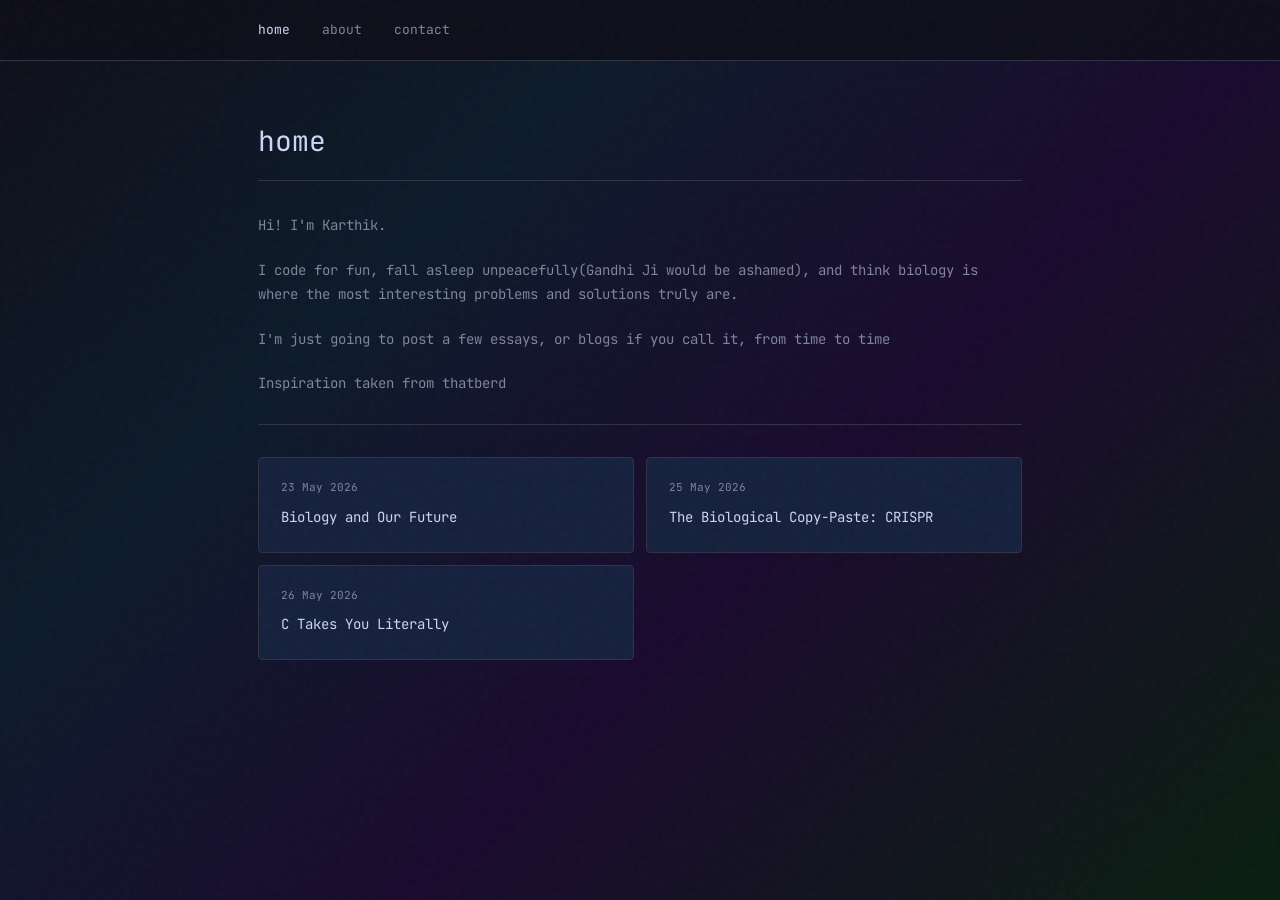
==== index.html @ 371a4db6 "v56: instagram, spotify, remove footer and nav brand" ====
<!DOCTYPE html>
<html lang="en">
<head>
  <meta charset="UTF-8" />
  <meta name="viewport" content="width=device-width, initial-scale=1.0" />
  <title>karthik-v55</title>
  <link rel="preconnect" href="https://fonts.googleapis.com" />
  <link rel="preconnect" href="https://fonts.gstatic.com" crossorigin />
  <link rel="icon" type="image/svg+xml" href="favicon.svg" />
  <link href="https://fonts.googleapis.com/css2?family=JetBrains+Mono:wght@300;400&display=swap" rel="stylesheet" />
  <style>
    *, *::before, *::after { box-sizing: border-box; margin: 0; padding: 0; }

    :root {
      --bg:       #1a1a2e;
      --bg-card:  #16213e;
      --bg-card-h:#1a2a42;
      --ink:      #cdd6f4;
      --ink-soft: #7f849c;
      --ink-dim:  #313244;
      --accent:   #89b4fa;
      --green:    #a6e3a1;
      --mono:     'JetBrains Mono', monospace;
    }

    html { scroll-behavior: smooth; }

    body {
      background: var(--bg);
      background-image: linear-gradient(135deg, #0f0f1a 0%, #0d1b2a 30%, #1a0a2e 60%, #0a1f0f 100%);
      background-attachment: fixed;
      color: var(--ink);
      font-family: var(--mono);
      font-size: 14px;
      font-weight: 400;
      line-height: 1.7;
      min-height: 100vh;
    }

    a { color: inherit; text-decoration: none; }

    /* grain */
    body::before {
      content: '';
      position: fixed;
      inset: 0;
      background-image: url("data:image/svg+xml,%3Csvg viewBox='0 0 200 200' xmlns='http://www.w3.org/2000/svg'%3E%3Cfilter id='n'%3E%3CfeTurbulence type='fractalNoise' baseFrequency='0.75' numOctaves='4' stitchTiles='stitch'/%3E%3C/filter%3E%3Crect width='100%25' height='100%25' filter='url(%23n)' opacity='1'/%3E%3C/svg%3E");
      opacity: 0.025;
      pointer-events: none;
      z-index: 9999;
    }

    /* ── Nav ── */
    nav {
      border-bottom: 1px solid var(--ink-dim);
      background: rgba(15,15,26,0.85);
      backdrop-filter: blur(10px);
      -webkit-backdrop-filter: blur(10px);
      position: sticky;
      top: 0;
      z-index: 100;
    }
    .nav-inner {
      max-width: 860px;
      margin: 0 auto;
      padding: 18px 48px;
      display: flex;
      align-items: center;
      justify-content: space-between;
    }
    .nav-brand {
      font-size: 14px;
      font-weight: 400;
      color: var(--ink);
    }
    .nav-links {
      list-style: none;
      display: flex;
      gap: 32px;
    }
    .nav-links a {
      font-size: 13px;
      color: var(--ink-soft);
      transition: color .15s;
    }
    .nav-links a:hover,
    .nav-links a.active { color: var(--ink); }

    /* ── Layout ── */
    main {
      max-width: 860px;
      margin: 0 auto;
      padding: 56px 48px 120px;
    }

    /* ── Page header ── */
    .page-title {
      font-size: 28px;
      font-weight: 400;
      color: var(--ink);
      margin-bottom: 16px;
    }
    hr {
      border: none;
      border-top: 1px solid var(--ink-dim);
      margin-bottom: 32px;
    }

    /* ── Fade in ── */
    @keyframes rise {
      from { opacity: 0; transform: translateY(10px); }
      to   { opacity: 1; transform: none; }
    }
    .fade { opacity: 0; animation: rise .5s ease forwards; }
    .d1 { animation-delay: .05s; }
    .d2 { animation-delay: .15s; }
    .d3 { animation-delay: .25s; }
    .d4 { animation-delay: .35s; }

    /* ── Card grid ── */
    .card-grid {
      display: grid;
      grid-template-columns: repeat(2, 1fr);
      gap: 12px;
    }
    .card {
      background: var(--bg-card);
      border: 1px solid var(--ink-dim);
      border-radius: 4px;
      padding: 20px 22px 24px;
      cursor: pointer;
      transition: background .15s, border-color .15s;
    }
    .card:hover {
      background: var(--bg-card-h);
      border-color: var(--accent);
    }
    .card-date {
      font-size: 11px;
      color: var(--ink-soft);
      margin-bottom: 10px;
    }
    .card-title {
      font-size: 14px;
      color: var(--ink);
      line-height: 1.5;
    }

    /* ── About / Contact prose ── */
    .prose p {
      color: var(--ink-soft);
      margin-bottom: 20px;
      font-size: 14px;
      line-height: 1.75;
    }
    .prose p strong { color: var(--ink); font-weight: 400; }

    .detail-grid {
      display: grid;
      grid-template-columns: 110px 1fr;
      gap: 10px 0;
      margin-top: 28px;
    }
    .dk { color: var(--ink-dim); font-size: 12px; }
    .dv { color: var(--ink-soft); font-size: 12px; }
    .dv a { color: var(--accent); border-bottom: 1px solid transparent; transition: border-color .15s; }
    .dv a:hover { border-color: var(--accent); }

    /* ── Footer ── */
    footer {
      margin-top: 80px;
      padding-top: 24px;
      border-top: 1px solid var(--ink-dim);
      font-size: 12px;
      color: var(--ink-dim);
    }

    /* ── Modal ── */
    .modal-backdrop {
      position: fixed;
      inset: 0;
      background: rgba(10,10,20,0.97);
      z-index: 1000;
      display: flex;
      align-items: flex-start;
      justify-content: center;
      overflow-y: auto;
      opacity: 0;
      pointer-events: none;
      transition: opacity .2s ease;
    }
    .modal-backdrop.open { opacity: 1; pointer-events: all; }
    .modal {
      max-width: 680px;
      width: 100%;
      padding: 56px 48px 100px;
      transform: translateY(12px);
      transition: transform .25s ease;
    }
    .modal-backdrop.open .modal { transform: none; }

    .modal-topbar {
      display: flex;
      justify-content: space-between;
      font-size: 11px;
      color: var(--ink-dim);
      margin-bottom: 40px;
    }
    .modal-nav { display: flex; gap: 20px; }
    .modal-nav span, .modal-close { cursor: pointer; transition: color .15s; }
    .modal-nav span:hover, .modal-close:hover { color: var(--ink); }
    .modal-nav span.dimmed { opacity: 0.25; pointer-events: none; }

    .modal-date { font-size: 11px; color: var(--ink-soft); margin-bottom: 8px; }
    .modal-title { font-size: 20px; color: var(--ink); margin-bottom: 32px; line-height: 1.4; }
    .modal-body { font-size: 14px; line-height: 1.85; color: var(--ink-soft); }
    .modal-body p + p { margin-top: 18px; }

    @media (max-width: 600px) {
      .nav-inner, main { padding-left: 20px; padding-right: 20px; }
      .card-grid { grid-template-columns: 1fr; }
      .modal { padding: 40px 20px 80px; }
    }

    ::-webkit-scrollbar { width: 4px; }
    ::-webkit-scrollbar-track { background: var(--bg); }
    ::-webkit-scrollbar-thumb { background: var(--ink-dim); }

    kbd {
      display: inline-block;
      font-family: var(--mono);
      font-size: 10px;
      color: var(--accent);
      border: 1px solid var(--accent-dim, #3d5a6e);
      border-radius: 3px;
      padding: 1px 5px;
      line-height: 1.6;
      background: rgba(137,180,250,0.06);
    }
</style>
</head>
<body>
  <nav>
    <div class="nav-inner">
      <ul class="nav-links">
        <li><a href="index.html" class="active">home</a></li>
        <li><a href="about.html" class="">about</a></li>
        <li><a href="contact.html" class="">contact</a></li>
      </ul>
    </div>
  </nav>
<main>
  <h1 class="page-title fade d1">home</h1>
  <hr class="fade d1">
  <div class="prose fade d2">
    <p>Hi! I'm Karthik.</p>
    <p>I code for fun, fall asleep unpeacefully(Gandhi Ji would be ashamed), and think biology is where the most interesting problems and solutions truly are.</p>
    <p>I'm just going to post a few essays, or blogs if you call it, from time to time</p>
    <p>Inspiration taken from thatberd</p>
  </div>
  <hr class="fade d2" style="margin-top:28px;">
  <div class="card-grid fade d3" id="essay-grid"></div>
</main>

<div class="modal-backdrop" id="modal">
  <div class="modal">
    <div class="modal-topbar">
      <div class="modal-nav">
        <span id="nav-prev"><kbd>a</kbd> / <kbd>←</kbd> &nbsp;prev</span>
        <span id="nav-next">next&nbsp; <kbd>d</kbd> / <kbd>→</kbd></span>
      </div>
      <span class="modal-close" id="nav-close"><kbd>q</kbd> / esc &nbsp;close</span>
    </div>
    <div class="modal-date" id="modal-date"></div>
    <div class="modal-title" id="modal-title"></div>
    <div class="modal-body" id="modal-body"></div>
  </div>
</div>
<script>
  const ESSAYS = [
    {
      num: 1,
      title: "Biology and Our Future",
      date: "23 May 2026",
      read: "5 min",
      body: `For a very long time (before i was born, so it qualifies), humanity has relied on machines. Physics gave us the Engine, and the Computer (technically). Even so, one thing untouched for a long time has been the human body. We still suffer from age and disease.

Biology is the first science capable of changing us in our own image.

I have always felt a kind of urge to know more about how things worked, such as cells, the miniature replicas of us that compose our body, and handle all the functions at a miniature scale, DNA, genes, proteins, neurons, evolution and adaptation. The more I saw and learned, one thing became slightly more clear. Biology is the science i like the most, for it is what can actually change the problems of humanity. Cancer, Pollution, Viruses, Mental Disorders, just to name a few.

Biotechnology is where this becomes more realistic. DNA is no longer some mysterious strand hidden in a nucleus, but a biological program that's not Read-Only. And when we figure out how to rewrite life, everything will change. Diseases, Viruses, Bacteria, Aging, everything will soon be either dead or dying.

Some people fear this future. Their point is that if humanity can alter intelligence, strength or lifespan, then where does humanity stop being natural? Could wealthy people engineer so-called better children? Could governments weaponise biology itself? People are scared of the power that biology gives us, for pretty reasonable ideas. Is it a crime to be scared of the future?

But everything kinda carries a big dangerous scary weight. Physics is also what made nuclear bombs, yet is essential to our daily life. Chemistry churns out tons of medicine and poison from the same base knowledge. Why should Biology be different from the rest? If we handle it carefully, it can and will be our greatest tool. 

Biology is the study of what we are, why we exist, and what we will eventually become. And I believe, without any trace of hesitation (Not even a flinch), that it is what will change our future.`
    },
    {
      num: 2,
      title: "The Biological Copy-Paste: CRISPR",
      date: "25 May 2026",
      read: "5 min",
      body: `The greatest invention of the decade is a biological copy-paste tool. Who would've believed it?

CRISPR (The Tool in question) was discovered in bacteria, as a fighting mechanism against the bacteriophages. Bacteria developed their own biological program simply to survive, and we found it and fine-tuned it into gene editing.

Francisco Mojica, a Spanish scientist, was studying salt-tolerant bacteria in the early 1990s when he noticed something strange in their DNA, which was essentially repeated sequences separated by short spacers. This was a brand-new discovery. Some work led him to make a hypothesis (the fancy word for theory) that these spacers were memories of phages. More exactly, fragments of viral DNA stored by the bacteria after surviving an attack.

When a Phage attacks, and the bacteria survives, it cuts out a piece of the virus's DNA as a kind of usable memento and stores it. The next time that type of phage shows up, the bacteria recognises it, like 'Oh, it's that guy's cousin! Time to pull out a chainsaw and hack him apart!'. Then it deploys a protein called Cas9, and quite literally cuts the viral DNA apart.

Jennifer Doudna figured something out in this new discovery. If Cas9 could be guided to cut any sequence of DNA instead of just viral DNA, then it could be used as a better and riskier programmable editor than anything before it. She worked on this theory, and finally demonstrated that it worked in 2012. 

What this means is basically that diseases written into DNA, such as sickle cell, cancer, and other hereditary conditions are no longer permanent. We can use CRISPR to modify out all of these Problems.

CRISPR does not, and cannot distinguish between a disease and a genetic trait some rich influencer didn't like (No hate to CRISPR; It quite literally can't do anything about it). It can eliminate genetic disorders, but also be used to engineer other problems, as a part of Bioweapons.

Biology has always carried this deadly weight. The discovery of how cells divide gave us chemotherapy and also could have given us worse.

CRISPR was found in bacteria fighting for survival, then became a tool for editing the genome, and is now a fundamental question in Ethics. What it becomes really depends on who uses it, and what for.`
    },
    {
      num: 3,
      title: "C Takes You Literally",
      date: "26 May 2026",
      read: "4 min",
      body: `Most programming languages are quite forgiving, which is a good thing. They'll assume that you made a teeny tiny silly little mistake, then fix it quietly for you, and move on. Python will manage your memory, JavaScript will coerce your types, and Java will catch your exceptions before they kill your program.

C takes you a bit noticeably more literally than other languages (Except maybe Assembly. But we dont compare with Assembly). If you tell it to allocate 10 bytes, it will allocate exactly 10 bytes. If you write past the end of that specific array, it will write past the end. If you forget to free up memory, it stays allocated. If you dereference a null pointer, it crashes. Exactly what you asked for, with no gentle hand-holding.

When I started learning C, back in the big 2024, the first thing I noticed was that thinking and (un)common sense suddenly became part of the requirements. Which is quite unfair - Trump will never be able to learn C now, which is truly a travesty. Not that it troubled me to think carefully; In fact, it made the job a bit more fun and also a bit more painful. Every variable has a type and a size. Every pointer points to a place so specific we can't remember it. The machine won't try to guess if you meant to delete your full partition. It takes you to be a genius who does nothing wrong, a literal prodigy more prodigious than Sooryavanshi, and gives you full reins over the product.

This might be uncomfortable for some, but it is a very interesting affair to sort out your own problems. Some say that C error statements are cryptic, but I never found any problem with them. What's the harm in opening a search engine and typing out 'What does this mean'?

Other languages hide the actual machine from you. C, being pretty low-level compared to its rivals, is a learning experience in what things actually are. You learn that a string is just a char array with a null terminator at the end. You learn that memory is just addresses. None of this is magic. The real magic, according to me, is how the first programmers actually managed to make computers work with their resources.

Most tools try to be convenient, which is good for beginners. C was never recommended for beginners — whoever said that is slightly off the mark. It trusts you to know what you are doing, and if you do not know yet, it teaches you — painfully.

The literalness of C is also why I , and a number more people, like it.`
    },
  ];

  let cur = 0;
  const backdrop = document.getElementById('modal');

  function openModal(idx) {
    cur = idx; render();
    backdrop.classList.add('open');
    backdrop.scrollTop = 0;
    document.body.style.overflow = 'hidden';
  }
  function closeModal() {
    backdrop.classList.remove('open');
    document.body.style.overflow = '';
  }
  function render() {
    const e = ESSAYS[cur];
    document.getElementById('modal-date').textContent  = e.date + ' · ' + e.read + ' read';
    document.getElementById('modal-title').textContent = e.title;
    document.getElementById('modal-body').innerHTML    = e.body.split('\n\n').map(p => `<p>${p.trim()}</p>`).join('');
    backdrop.scrollTop = 0;
    document.getElementById('nav-prev').className = cur === 0 ? 'dimmed' : '';
    document.getElementById('nav-next').className = cur === ESSAYS.length - 1 ? 'dimmed' : '';
  }
  function prev() { if (cur > 0) { cur--; render(); } }
  function next() { if (cur < ESSAYS.length - 1) { cur++; render(); } }

  document.getElementById('nav-prev').addEventListener('click', prev);
  document.getElementById('nav-next').addEventListener('click', next);
  document.getElementById('nav-close').addEventListener('click', closeModal);
  backdrop.addEventListener('click', e => { if (e.target === backdrop) closeModal(); });
  document.addEventListener('keydown', e => {
    if (!backdrop.classList.contains('open')) return;
    if (e.key === 'q' || e.key === 'Q' || e.key === 'Escape') closeModal();
    if (e.key === 'a' || e.key === 'A' || e.key === 'ArrowLeft')  prev();
    if (e.key === 'd' || e.key === 'D' || e.key === 'ArrowRight') next();
  });

  const grid = document.getElementById('essay-grid');
  ESSAYS.forEach((e, i) => {
    const card = document.createElement('div');
    card.className = 'card';
    card.innerHTML = `<div class="card-date">${e.date}</div><div class="card-title">${e.title}</div>`;
    card.addEventListener('click', () => openModal(i));
    grid.appendChild(card);
  });
</script>
</body>
</html>
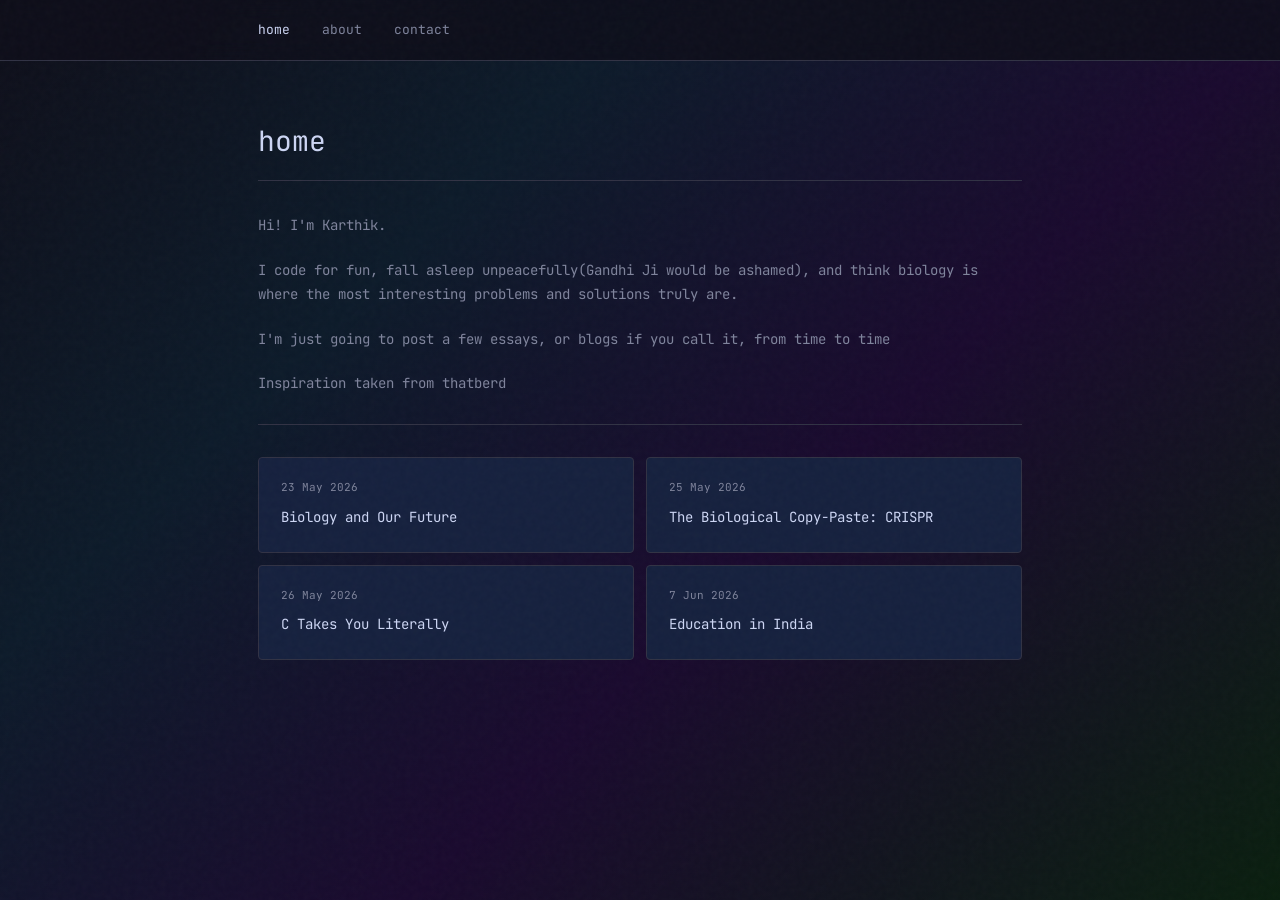
==== commit be27790a: "v57" ====
--- a/index.html
+++ b/index.html
@@ -339,6 +339,31 @@
 
 The literalness of C is also why I , and a number more people, like it.`
     },
+    {
+      num: 4,
+      title: "Education in India",
+      date: "7 Jun 2026",
+      read: "4 min",
+      body: `Is There a Fundamental Problem with Education in India?
+
+Yes. Otherwise I wouldn't have much to write about.
+
+The Indian education system is built to churn out Engineers and Doctors. What is it with Indian people and these two jobs? Out of 1.5 billion people, it feels like 90% are going for Engineering, Commerce, or Medicine. JEE and NEET are two of the biggest exams in the world. NEET is 2nd, JEE is 3rd, only losing to the Gaokao. That should say something.
+
+From a young age, people are made to believe that Engineering and Medicine are the only acceptable careers. It's so bad it's become a meme. What's so special about these two? Even Lawyers and CAs make money, but nobody's parents are dragging them to coaching for the BAR exam.
+
+Entire cities exist just to train kids for JEE and NEET. Kota basically runs on the anxiety of teenagers. Kids leave home at 15 to sit in a room and grind Physics for two years because their parents decided an IIT tag is proof that their child is worth something. The dropout rates are ugly. And a large chunk of students who actually crack JEE don't even want to be engineers.
+
+Parents are stuck in a time when Engineering and Medicine were genuinely the only stable paths. The world moved on. Law, Design, Research, Writing are real careers now. Their definition of good has an old expiry date on it.
+
+What this truly kills is curiosity. If you spend Class 9 to 12 grinding JEE problems, you are not figuring out what you actually care about. You are optimising for an all india rank that tells you nothing about who you are or what you can do.
+
+The students who get hit hardest are the ones who are good at something the system has no category for. The kids who draw well, who write, who want to be Astronauts, Historians, Psychologists, Archeologists, Sports Players (other than Cricket). They get told that their interests are hobbies at best. The system just doesn't have room for them, so it grinds them down until they either give up or pretend to want something else.
+
+India produces a massive number of engineers every year. A very very small number of those are doing anything genuinely interesting or anything they wanted to do. There's a shortage of good designers, researchers, writers, and thinkers, because there are no proper facilities for those in India. There might be a bit of an obvious reason why all our Researchers, Scientists, and any other unique job are all huddled in the West.
+
+A country of 1.5 billion can't keep racing toward the same two doors, when there are hundreds. Most of them who want to won't get through, and the ones who do get through aren't always those who wanted to.`
+    },
   ];
 
   let cur = 0;
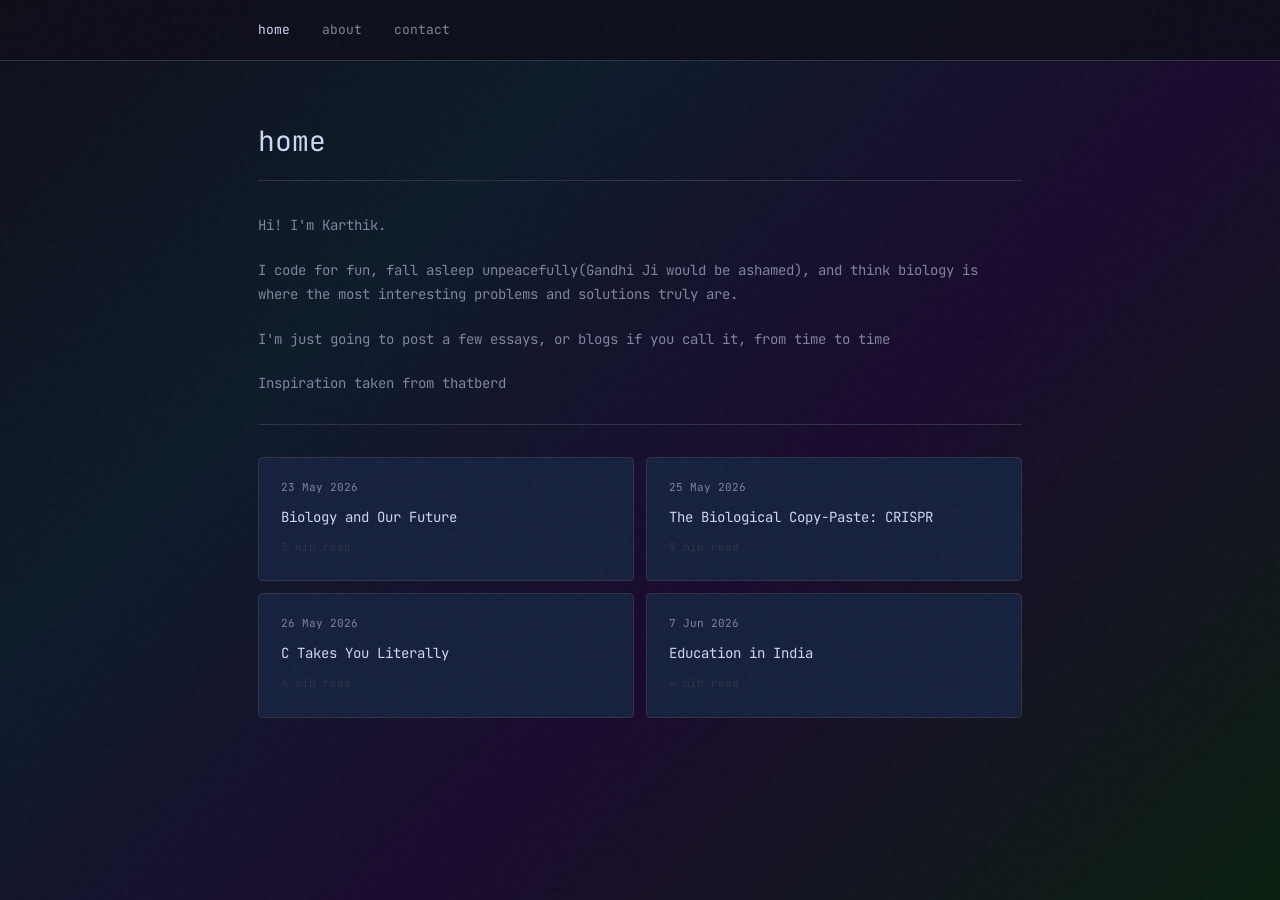
==== commit a85e6b3f: "v61" ====
--- a/index.html
+++ b/index.html
@@ -3,287 +3,88 @@
 <head>
   <meta charset="UTF-8" />
   <meta name="viewport" content="width=device-width, initial-scale=1.0" />
-  <title>karthik-v55</title>
+  <meta name="description" content="Karthik's personal site — essays on biology, CS, and whatever else." />
+  <title>home · karthik</title>
   <link rel="preconnect" href="https://fonts.googleapis.com" />
   <link rel="preconnect" href="https://fonts.gstatic.com" crossorigin />
   <link rel="icon" type="image/svg+xml" href="favicon.svg" />
   <link href="https://fonts.googleapis.com/css2?family=JetBrains+Mono:wght@300;400&display=swap" rel="stylesheet" />
+  <link rel="stylesheet" href="style.css" />
   <style>
-    *, *::before, *::after { box-sizing: border-box; margin: 0; padding: 0; }
-
-    :root {
-      --bg:       #1a1a2e;
-      --bg-card:  #16213e;
-      --bg-card-h:#1a2a42;
-      --ink:      #cdd6f4;
-      --ink-soft: #7f849c;
-      --ink-dim:  #313244;
-      --accent:   #89b4fa;
-      --green:    #a6e3a1;
-      --mono:     'JetBrains Mono', monospace;
-    }
-
-    html { scroll-behavior: smooth; }
-
-    body {
-      background: var(--bg);
-      background-image: linear-gradient(135deg, #0f0f1a 0%, #0d1b2a 30%, #1a0a2e 60%, #0a1f0f 100%);
-      background-attachment: fixed;
-      color: var(--ink);
-      font-family: var(--mono);
-      font-size: 14px;
-      font-weight: 400;
-      line-height: 1.7;
-      min-height: 100vh;
-    }
-
-    a { color: inherit; text-decoration: none; }
-
-    /* grain */
-    body::before {
-      content: '';
-      position: fixed;
-      inset: 0;
-      background-image: url("data:image/svg+xml,%3Csvg viewBox='0 0 200 200' xmlns='http://www.w3.org/2000/svg'%3E%3Cfilter id='n'%3E%3CfeTurbulence type='fractalNoise' baseFrequency='0.75' numOctaves='4' stitchTiles='stitch'/%3E%3C/filter%3E%3Crect width='100%25' height='100%25' filter='url(%23n)' opacity='1'/%3E%3C/svg%3E");
-      opacity: 0.025;
-      pointer-events: none;
-      z-index: 9999;
-    }
-
-    /* ── Nav ── */
-    nav {
-      border-bottom: 1px solid var(--ink-dim);
-      background: rgba(15,15,26,0.85);
-      backdrop-filter: blur(10px);
-      -webkit-backdrop-filter: blur(10px);
-      position: sticky;
-      top: 0;
-      z-index: 100;
-    }
-    .nav-inner {
-      max-width: 860px;
-      margin: 0 auto;
-      padding: 18px 48px;
-      display: flex;
-      align-items: center;
-      justify-content: space-between;
-    }
-    .nav-brand {
-      font-size: 14px;
-      font-weight: 400;
-      color: var(--ink);
-    }
-    .nav-links {
-      list-style: none;
-      display: flex;
-      gap: 32px;
-    }
-    .nav-links a {
-      font-size: 13px;
-      color: var(--ink-soft);
-      transition: color .15s;
-    }
-    .nav-links a:hover,
-    .nav-links a.active { color: var(--ink); }
-
-    /* ── Layout ── */
-    main {
-      max-width: 860px;
-      margin: 0 auto;
-      padding: 56px 48px 120px;
-    }
-
-    /* ── Page header ── */
-    .page-title {
-      font-size: 28px;
-      font-weight: 400;
-      color: var(--ink);
-      margin-bottom: 16px;
-    }
-    hr {
-      border: none;
-      border-top: 1px solid var(--ink-dim);
-      margin-bottom: 32px;
-    }
-
-    /* ── Fade in ── */
-    @keyframes rise {
-      from { opacity: 0; transform: translateY(10px); }
-      to   { opacity: 1; transform: none; }
-    }
-    .fade { opacity: 0; animation: rise .5s ease forwards; }
-    .d1 { animation-delay: .05s; }
-    .d2 { animation-delay: .15s; }
-    .d3 { animation-delay: .25s; }
-    .d4 { animation-delay: .35s; }
-
-    /* ── Card grid ── */
-    .card-grid {
-      display: grid;
-      grid-template-columns: repeat(2, 1fr);
-      gap: 12px;
-    }
-    .card {
-      background: var(--bg-card);
-      border: 1px solid var(--ink-dim);
-      border-radius: 4px;
-      padding: 20px 22px 24px;
-      cursor: pointer;
-      transition: background .15s, border-color .15s;
-    }
-    .card:hover {
-      background: var(--bg-card-h);
-      border-color: var(--accent);
-    }
-    .card-date {
-      font-size: 11px;
-      color: var(--ink-soft);
-      margin-bottom: 10px;
-    }
-    .card-title {
-      font-size: 14px;
-      color: var(--ink);
-      line-height: 1.5;
-    }
-
-    /* ── About / Contact prose ── */
-    .prose p {
-      color: var(--ink-soft);
-      margin-bottom: 20px;
-      font-size: 14px;
-      line-height: 1.75;
-    }
-    .prose p strong { color: var(--ink); font-weight: 400; }
-
-    .detail-grid {
-      display: grid;
-      grid-template-columns: 110px 1fr;
-      gap: 10px 0;
-      margin-top: 28px;
-    }
-    .dk { color: var(--ink-dim); font-size: 12px; }
-    .dv { color: var(--ink-soft); font-size: 12px; }
-    .dv a { color: var(--accent); border-bottom: 1px solid transparent; transition: border-color .15s; }
-    .dv a:hover { border-color: var(--accent); }
-
-    /* ── Footer ── */
-    footer {
-      margin-top: 80px;
-      padding-top: 24px;
-      border-top: 1px solid var(--ink-dim);
-      font-size: 12px;
-      color: var(--ink-dim);
-    }
-
-    /* ── Modal ── */
-    .modal-backdrop {
-      position: fixed;
-      inset: 0;
-      background: rgba(10,10,20,0.97);
-      z-index: 1000;
-      display: flex;
-      align-items: flex-start;
-      justify-content: center;
-      overflow-y: auto;
-      opacity: 0;
-      pointer-events: none;
-      transition: opacity .2s ease;
-    }
-    .modal-backdrop.open { opacity: 1; pointer-events: all; }
-    .modal {
-      max-width: 680px;
-      width: 100%;
-      padding: 56px 48px 100px;
-      transform: translateY(12px);
-      transition: transform .25s ease;
-    }
-    .modal-backdrop.open .modal { transform: none; }
-
-    .modal-topbar {
-      display: flex;
-      justify-content: space-between;
-      font-size: 11px;
-      color: var(--ink-dim);
-      margin-bottom: 40px;
-    }
-    .modal-nav { display: flex; gap: 20px; }
-    .modal-nav span, .modal-close { cursor: pointer; transition: color .15s; }
-    .modal-nav span:hover, .modal-close:hover { color: var(--ink); }
-    .modal-nav span.dimmed { opacity: 0.25; pointer-events: none; }
-
-    .modal-date { font-size: 11px; color: var(--ink-soft); margin-bottom: 8px; }
-    .modal-title { font-size: 20px; color: var(--ink); margin-bottom: 32px; line-height: 1.4; }
-    .modal-body { font-size: 14px; line-height: 1.85; color: var(--ink-soft); }
-    .modal-body p + p { margin-top: 18px; }
-
-    @media (max-width: 600px) {
-      .nav-inner, main { padding-left: 20px; padding-right: 20px; }
-      .card-grid { grid-template-columns: 1fr; }
-      .modal { padding: 40px 20px 80px; }
-    }
-
-    ::-webkit-scrollbar { width: 4px; }
-    ::-webkit-scrollbar-track { background: var(--bg); }
-    ::-webkit-scrollbar-thumb { background: var(--ink-dim); }
-
-    kbd {
-      display: inline-block;
-      font-family: var(--mono);
-      font-size: 10px;
-      color: var(--accent);
-      border: 1px solid var(--accent-dim, #3d5a6e);
-      border-radius: 3px;
-      padding: 1px 5px;
-      line-height: 1.6;
-      background: rgba(137,180,250,0.06);
-    }
-</style>
+    @keyframes glitch-text {
+      0%,100%{transform:translate(0,0);filter:drop-shadow(0 0 16px #cc0000);}
+      18%{transform:translate(-5px,0);filter:drop-shadow(5px 0 0 #00ffff) drop-shadow(-5px 0 0 #ff0000);}
+      20%{transform:translate(5px,0);filter:drop-shadow(-5px 0 0 #00ffff) drop-shadow(5px 0 0 #ff0000);}
+      22%{transform:translate(0,0);filter:drop-shadow(0 0 16px #cc0000);}
+      60%{transform:translate(-3px,1px) skewX(3deg);}
+      62%{transform:translate(3px,-1px) skewX(-2deg);}
+      64%{transform:translate(0,0);}
+    }
+    @keyframes bg-flicker {
+      0%,100%{background:#000;}
+      91%{background:#000;}92%{background:#0d0000;}93%{background:#000;}
+      97%{background:#060000;}98%{background:#000;}
+    }
+    #eye-overlay{animation:bg-flicker 4s infinite;}
+    #eye-text{animation:glitch-text 3s ease-in-out infinite;}
+  </style>
 </head>
 <body>
   <nav>
     <div class="nav-inner">
       <ul class="nav-links">
         <li><a href="index.html" class="active">home</a></li>
-        <li><a href="about.html" class="">about</a></li>
-        <li><a href="contact.html" class="">contact</a></li>
+        <li><a href="about.html">about</a></li>
+        <li><a href="contact.html">contact</a></li>
       </ul>
     </div>
   </nav>
-<main>
-  <h1 class="page-title fade d1">home</h1>
-  <hr class="fade d1">
-  <div class="prose fade d2">
-    <p>Hi! I'm Karthik.</p>
-    <p>I code for fun, fall asleep unpeacefully(Gandhi Ji would be ashamed), and think biology is where the most interesting problems and solutions truly are.</p>
-    <p>I'm just going to post a few essays, or blogs if you call it, from time to time</p>
-    <p>Inspiration taken from thatberd</p>
+  <main>
+    <h1 class="page-title fade d1">home</h1>
+    <hr class="fade d1">
+    <div class="prose fade d2">
+      <p>Hi! I'm Karthik.</p>
+      <p>I code for fun, fall asleep unpeacefully(Gandhi Ji would be ashamed), and think biology is where the most interesting problems and solutions truly are.</p>
+      <p>I'm just going to post a few essays, or blogs if you call it, from time to time</p>
+      <p>Inspiration taken from thatberd</p>
+    </div>
+    <hr class="fade d2" style="margin-top:28px;">
+    <div class="card-grid fade d3" id="essay-grid"></div>
+  </main>
+
+  <div class="modal-backdrop" id="modal">
+    <div class="modal">
+      <div class="modal-topbar">
+        <div class="modal-nav">
+          <span id="nav-prev"><kbd>a</kbd> / <kbd>←</kbd> &nbsp;prev</span>
+          <span id="nav-next">next&nbsp; <kbd>d</kbd> / <kbd>→</kbd></span>
+        </div>
+        <span class="modal-close" id="nav-close"><kbd>q</kbd> / esc &nbsp;close</span>
+      </div>
+      <div class="modal-date" id="modal-date"></div>
+      <div class="modal-title" id="modal-title"></div>
+      <div class="modal-body" id="modal-body"></div>
+    </div>
   </div>
-  <hr class="fade d2" style="margin-top:28px;">
-  <div class="card-grid fade d3" id="essay-grid"></div>
-</main>
-
-<div class="modal-backdrop" id="modal">
-  <div class="modal">
-    <div class="modal-topbar">
-      <div class="modal-nav">
-        <span id="nav-prev"><kbd>a</kbd> / <kbd>←</kbd> &nbsp;prev</span>
-        <span id="nav-next">next&nbsp; <kbd>d</kbd> / <kbd>→</kbd></span>
-      </div>
-      <span class="modal-close" id="nav-close"><kbd>q</kbd> / esc &nbsp;close</span>
-    </div>
-    <div class="modal-date" id="modal-date"></div>
-    <div class="modal-title" id="modal-title"></div>
-    <div class="modal-body" id="modal-body"></div>
+
+  <!-- secret eye -->
+  <div id="eye-overlay" style="position:fixed;inset:0;z-index:99999;background:#000;display:none;align-items:center;justify-content:center;flex-direction:column;cursor:pointer;overflow:hidden;">
+    <div style="position:absolute;inset:0;background:repeating-linear-gradient(0deg,transparent,transparent 2px,rgba(0,0,0,0.45) 2px,rgba(0,0,0,0.45) 4px);pointer-events:none;z-index:2;"></div>
+    <div id="eye-wrap" style="position:relative;z-index:4;display:flex;flex-direction:column;align-items:center;">
+      <canvas id="eye-canvas" width="560" height="320" style="filter:drop-shadow(0 0 60px #cc0000) drop-shadow(0 0 120px #550000);"></canvas>
+      <div id="eye-text" style="font-family:'JetBrains Mono',monospace;font-size:30px;color:#cc0000;margin-top:32px;letter-spacing:0.22em;text-transform:uppercase;">i can see you</div>
+      <div style="font-family:'JetBrains Mono',monospace;font-size:10px;color:#330000;margin-top:16px;letter-spacing:0.1em;">[ click or esc to run ]</div>
+    </div>
   </div>
-</div>
-<script>
-  const ESSAYS = [
-    {
-      num: 1,
-      title: "Biology and Our Future",
-      date: "23 May 2026",
-      read: "5 min",
-      body: `For a very long time (before i was born, so it qualifies), humanity has relied on machines. Physics gave us the Engine, and the Computer (technically). Even so, one thing untouched for a long time has been the human body. We still suffer from age and disease.
+
+  <script>
+    const ESSAYS = [
+      {
+        num: 1,
+        title: "Biology and Our Future",
+        date: "23 May 2026",
+        read: "5 min",
+        body: `For a very long time (before i was born, so it qualifies), humanity has relied on machines. Physics gave us the Engine, and the Computer (technically). Even so, one thing untouched for a long time has been the human body. We still suffer from age and disease.
 
 Biology is the first science capable of changing us in our own image.
 
@@ -293,16 +94,16 @@
 
 Some people fear this future. Their point is that if humanity can alter intelligence, strength or lifespan, then where does humanity stop being natural? Could wealthy people engineer so-called better children? Could governments weaponise biology itself? People are scared of the power that biology gives us, for pretty reasonable ideas. Is it a crime to be scared of the future?
 
-But everything kinda carries a big dangerous scary weight. Physics is also what made nuclear bombs, yet is essential to our daily life. Chemistry churns out tons of medicine and poison from the same base knowledge. Why should Biology be different from the rest? If we handle it carefully, it can and will be our greatest tool. 
+But everything kinda carries a big dangerous scary weight. Physics is also what made nuclear bombs, yet is essential to our daily life. Chemistry churns out tons of medicine and poison from the same base knowledge. Why should Biology be different from the rest? If we handle it carefully, it can and will be our greatest tool.
 
 Biology is the study of what we are, why we exist, and what we will eventually become. And I believe, without any trace of hesitation (Not even a flinch), that it is what will change our future.`
-    },
-    {
-      num: 2,
-      title: "The Biological Copy-Paste: CRISPR",
-      date: "25 May 2026",
-      read: "5 min",
-      body: `The greatest invention of the decade is a biological copy-paste tool. Who would've believed it?
+      },
+      {
+        num: 2,
+        title: "The Biological Copy-Paste: CRISPR",
+        date: "25 May 2026",
+        read: "5 min",
+        body: `The greatest invention of the decade is a biological copy-paste tool. Who would've believed it?
 
 CRISPR (The Tool in question) was discovered in bacteria, as a fighting mechanism against the bacteriophages. Bacteria developed their own biological program simply to survive, and we found it and fine-tuned it into gene editing.
 
@@ -310,7 +111,7 @@
 
 When a Phage attacks, and the bacteria survives, it cuts out a piece of the virus's DNA as a kind of usable memento and stores it. The next time that type of phage shows up, the bacteria recognises it, like 'Oh, it's that guy's cousin! Time to pull out a chainsaw and hack him apart!'. Then it deploys a protein called Cas9, and quite literally cuts the viral DNA apart.
 
-Jennifer Doudna figured something out in this new discovery. If Cas9 could be guided to cut any sequence of DNA instead of just viral DNA, then it could be used as a better and riskier programmable editor than anything before it. She worked on this theory, and finally demonstrated that it worked in 2012. 
+Jennifer Doudna figured something out in this new discovery. If Cas9 could be guided to cut any sequence of DNA instead of just viral DNA, then it could be used as a better and riskier programmable editor than anything before it. She worked on this theory, and finally demonstrated that it worked in 2012.
 
 What this means is basically that diseases written into DNA, such as sickle cell, cancer, and other hereditary conditions are no longer permanent. We can use CRISPR to modify out all of these Problems.
 
@@ -319,13 +120,13 @@
 Biology has always carried this deadly weight. The discovery of how cells divide gave us chemotherapy and also could have given us worse.
 
 CRISPR was found in bacteria fighting for survival, then became a tool for editing the genome, and is now a fundamental question in Ethics. What it becomes really depends on who uses it, and what for.`
-    },
-    {
-      num: 3,
-      title: "C Takes You Literally",
-      date: "26 May 2026",
-      read: "4 min",
-      body: `Most programming languages are quite forgiving, which is a good thing. They'll assume that you made a teeny tiny silly little mistake, then fix it quietly for you, and move on. Python will manage your memory, JavaScript will coerce your types, and Java will catch your exceptions before they kill your program.
+      },
+      {
+        num: 3,
+        title: "C Takes You Literally",
+        date: "26 May 2026",
+        read: "4 min",
+        body: `Most programming languages are quite forgiving, which is a good thing. They'll assume that you made a teeny tiny silly little mistake, then fix it quietly for you, and move on. Python will manage your memory, JavaScript will coerce your types, and Java will catch your exceptions before they kill your program.
 
 C takes you a bit noticeably more literally than other languages (Except maybe Assembly. But we dont compare with Assembly). If you tell it to allocate 10 bytes, it will allocate exactly 10 bytes. If you write past the end of that specific array, it will write past the end. If you forget to free up memory, it stays allocated. If you dereference a null pointer, it crashes. Exactly what you asked for, with no gentle hand-holding.
 
@@ -338,13 +139,13 @@
 Most tools try to be convenient, which is good for beginners. C was never recommended for beginners — whoever said that is slightly off the mark. It trusts you to know what you are doing, and if you do not know yet, it teaches you — painfully.
 
 The literalness of C is also why I , and a number more people, like it.`
-    },
-    {
-      num: 4,
-      title: "Education in India",
-      date: "7 Jun 2026",
-      read: "4 min",
-      body: `Is There a Fundamental Problem with Education in India?
+      },
+      {
+        num: 4,
+        title: "Education in India",
+        date: "7 Jun 2026",
+        read: "4 min",
+        body: `Is There a Fundamental Problem with Education in India?
 
 Yes. Otherwise I wouldn't have much to write about.
 
@@ -363,53 +164,54 @@
 India produces a massive number of engineers every year. A very very small number of those are doing anything genuinely interesting or anything they wanted to do. There's a shortage of good designers, researchers, writers, and thinkers, because there are no proper facilities for those in India. There might be a bit of an obvious reason why all our Researchers, Scientists, and any other unique job are all huddled in the West.
 
 A country of 1.5 billion can't keep racing toward the same two doors, when there are hundreds. Most of them who want to won't get through, and the ones who do get through aren't always those who wanted to.`
-    },
-  ];
-
-  let cur = 0;
-  const backdrop = document.getElementById('modal');
-
-  function openModal(idx) {
-    cur = idx; render();
-    backdrop.classList.add('open');
-    backdrop.scrollTop = 0;
-    document.body.style.overflow = 'hidden';
-  }
-  function closeModal() {
-    backdrop.classList.remove('open');
-    document.body.style.overflow = '';
-  }
-  function render() {
-    const e = ESSAYS[cur];
-    document.getElementById('modal-date').textContent  = e.date + ' · ' + e.read + ' read';
-    document.getElementById('modal-title').textContent = e.title;
-    document.getElementById('modal-body').innerHTML    = e.body.split('\n\n').map(p => `<p>${p.trim()}</p>`).join('');
-    backdrop.scrollTop = 0;
-    document.getElementById('nav-prev').className = cur === 0 ? 'dimmed' : '';
-    document.getElementById('nav-next').className = cur === ESSAYS.length - 1 ? 'dimmed' : '';
-  }
-  function prev() { if (cur > 0) { cur--; render(); } }
-  function next() { if (cur < ESSAYS.length - 1) { cur++; render(); } }
-
-  document.getElementById('nav-prev').addEventListener('click', prev);
-  document.getElementById('nav-next').addEventListener('click', next);
-  document.getElementById('nav-close').addEventListener('click', closeModal);
-  backdrop.addEventListener('click', e => { if (e.target === backdrop) closeModal(); });
-  document.addEventListener('keydown', e => {
-    if (!backdrop.classList.contains('open')) return;
-    if (e.key === 'q' || e.key === 'Q' || e.key === 'Escape') closeModal();
-    if (e.key === 'a' || e.key === 'A' || e.key === 'ArrowLeft')  prev();
-    if (e.key === 'd' || e.key === 'D' || e.key === 'ArrowRight') next();
-  });
-
-  const grid = document.getElementById('essay-grid');
-  ESSAYS.forEach((e, i) => {
-    const card = document.createElement('div');
-    card.className = 'card';
-    card.innerHTML = `<div class="card-date">${e.date}</div><div class="card-title">${e.title}</div>`;
-    card.addEventListener('click', () => openModal(i));
-    grid.appendChild(card);
-  });
-</script>
+      },
+    ];
+
+    let cur = 0;
+    const backdrop = document.getElementById('modal');
+
+    function openModal(idx) {
+      cur = idx; render();
+      backdrop.classList.add('open');
+      backdrop.scrollTop = 0;
+      document.body.style.overflow = 'hidden';
+    }
+    function closeModal() {
+      backdrop.classList.remove('open');
+      document.body.style.overflow = '';
+    }
+    function render() {
+      const e = ESSAYS[cur];
+      document.getElementById('modal-date').textContent  = e.date + ' · ' + e.read + ' read';
+      document.getElementById('modal-title').textContent = e.title;
+      document.getElementById('modal-body').innerHTML    = e.body.split('\n\n').map(p => `<p>${p.trim()}</p>`).join('');
+      backdrop.scrollTop = 0;
+      document.getElementById('nav-prev').className = cur === 0 ? 'dimmed' : '';
+      document.getElementById('nav-next').className = cur === ESSAYS.length - 1 ? 'dimmed' : '';
+    }
+    function prev() { if (cur > 0) { cur--; render(); } }
+    function next() { if (cur < ESSAYS.length - 1) { cur++; render(); } }
+
+    document.getElementById('nav-prev').addEventListener('click', prev);
+    document.getElementById('nav-next').addEventListener('click', next);
+    document.getElementById('nav-close').addEventListener('click', closeModal);
+    backdrop.addEventListener('click', e => { if (e.target === backdrop) closeModal(); });
+    document.addEventListener('keydown', e => {
+      if (!backdrop.classList.contains('open')) return;
+      if (e.key === 'q' || e.key === 'Q' || e.key === 'Escape') closeModal();
+      if (e.key === 'a' || e.key === 'A' || e.key === 'ArrowLeft')  prev();
+      if (e.key === 'd' || e.key === 'D' || e.key === 'ArrowRight') next();
+    });
+
+    const grid = document.getElementById('essay-grid');
+    ESSAYS.forEach((e, i) => {
+      const card = document.createElement('div');
+      card.className = 'card';
+      card.innerHTML = `<div class="card-date">${e.date}</div><div class="card-title">${e.title}</div><div class="card-read">${e.read} read</div>`;
+      card.addEventListener('click', () => openModal(i));
+      grid.appendChild(card);
+    });
+  </script>
+  <script src="eye.js"></script>
 </body>
-</html>+</html>
--- a/style.css
+++ b/style.css
@@ -0,0 +1,268 @@
+*, *::before, *::after { box-sizing: border-box; margin: 0; padding: 0; }
+
+:root {
+  --bg:       #1a1a2e;
+  --bg-card:  #16213e;
+  --bg-card-h:#1a2a42;
+  --ink:      #cdd6f4;
+  --ink-soft: #7f849c;
+  --ink-dim:  #313244;
+  --accent:   #89b4fa;
+  --green:    #a6e3a1;
+  --mono:     'JetBrains Mono', monospace;
+}
+
+html { scroll-behavior: smooth; }
+
+body {
+  background: var(--bg);
+  background-image: linear-gradient(135deg, #0f0f1a 0%, #0d1b2a 30%, #1a0a2e 60%, #0a1f0f 100%);
+  background-attachment: fixed;
+  color: var(--ink);
+  font-family: var(--mono);
+  font-size: 14px;
+  font-weight: 400;
+  line-height: 1.7;
+  min-height: 100vh;
+}
+
+a { color: inherit; text-decoration: none; }
+
+/* grain */
+body::before {
+  content: '';
+  position: fixed;
+  inset: 0;
+  background-image: url("data:image/svg+xml,%3Csvg viewBox='0 0 200 200' xmlns='http://www.w3.org/2000/svg'%3E%3Cfilter id='n'%3E%3CfeTurbulence type='fractalNoise' baseFrequency='0.75' numOctaves='4' stitchTiles='stitch'/%3E%3C/filter%3E%3Crect width='100%25' height='100%25' filter='url(%23n)' opacity='1'/%3E%3C/svg%3E");
+  opacity: 0.025;
+  pointer-events: none;
+  z-index: 9999;
+}
+
+/* ── Nav ── */
+nav {
+  border-bottom: 1px solid var(--ink-dim);
+  background: rgba(15,15,26,0.85);
+  backdrop-filter: blur(10px);
+  -webkit-backdrop-filter: blur(10px);
+  position: sticky;
+  top: 0;
+  z-index: 100;
+}
+.nav-inner {
+  max-width: 860px;
+  margin: 0 auto;
+  padding: 18px 48px;
+  display: flex;
+  align-items: center;
+  justify-content: space-between;
+}
+.nav-brand {
+  font-size: 14px;
+  font-weight: 400;
+  color: var(--ink);
+}
+.nav-links {
+  list-style: none;
+  display: flex;
+  gap: 32px;
+}
+.nav-links a {
+  font-size: 13px;
+  color: var(--ink-soft);
+  transition: color .15s;
+}
+.nav-links a:hover,
+.nav-links a.active { color: var(--ink); }
+
+/* ── Layout ── */
+main {
+  max-width: 860px;
+  margin: 0 auto;
+  padding: 56px 48px 120px;
+}
+
+/* ── Page header ── */
+.page-title {
+  font-size: 28px;
+  font-weight: 400;
+  color: var(--ink);
+  margin-bottom: 16px;
+}
+hr {
+  border: none;
+  border-top: 1px solid var(--ink-dim);
+  margin-bottom: 32px;
+}
+
+/* ── Fade in ── */
+@keyframes rise {
+  from { opacity: 0; transform: translateY(10px); }
+  to   { opacity: 1; transform: none; }
+}
+.fade { opacity: 0; animation: rise .5s ease forwards; }
+.d1 { animation-delay: .05s; }
+.d2 { animation-delay: .15s; }
+.d3 { animation-delay: .25s; }
+.d4 { animation-delay: .35s; }
+
+/* ── Card grid ── */
+.card-grid {
+  display: grid;
+  grid-template-columns: repeat(2, 1fr);
+  gap: 12px;
+}
+.card {
+  background: var(--bg-card);
+  border: 1px solid var(--ink-dim);
+  border-radius: 4px;
+  padding: 20px 22px 24px;
+  cursor: pointer;
+  transition: background .15s, border-color .15s;
+}
+.card:hover {
+  background: var(--bg-card-h);
+  border-color: var(--accent);
+}
+.card-date {
+  font-size: 11px;
+  color: var(--ink-soft);
+  margin-bottom: 10px;
+}
+.card-title {
+  font-size: 14px;
+  color: var(--ink);
+  line-height: 1.5;
+}
+.card-read {
+  font-size: 11px;
+  color: var(--ink-dim);
+  margin-top: 10px;
+}
+
+/* ── About / Contact prose ── */
+.prose p {
+  color: var(--ink-soft);
+  margin-bottom: 20px;
+  font-size: 14px;
+  line-height: 1.75;
+}
+.prose p strong { color: var(--ink); font-weight: 400; }
+
+.detail-grid {
+  display: grid;
+  grid-template-columns: 110px 1fr;
+  gap: 10px 0;
+  margin-top: 28px;
+}
+.dk { color: var(--ink-dim); font-size: 12px; }
+.dv { color: var(--ink-soft); font-size: 12px; }
+.dv a { color: var(--accent); border-bottom: 1px solid transparent; transition: border-color .15s; }
+.dv a:hover { border-color: var(--accent); }
+
+/* ── Footer ── */
+footer {
+  margin-top: 80px;
+  padding-top: 24px;
+  border-top: 1px solid var(--ink-dim);
+  font-size: 12px;
+  color: var(--ink-dim);
+}
+
+/* ── Modal ── */
+.modal-backdrop {
+  position: fixed;
+  inset: 0;
+  background: rgba(10,10,20,0.97);
+  z-index: 1000;
+  display: flex;
+  align-items: flex-start;
+  justify-content: center;
+  overflow-y: auto;
+  opacity: 0;
+  pointer-events: none;
+  transition: opacity .2s ease;
+}
+.modal-backdrop.open { opacity: 1; pointer-events: all; }
+.modal {
+  max-width: 680px;
+  width: 100%;
+  padding: 56px 48px 100px;
+  transform: translateY(12px);
+  transition: transform .25s ease;
+}
+.modal-backdrop.open .modal { transform: none; }
+
+.modal-topbar {
+  display: flex;
+  justify-content: space-between;
+  font-size: 11px;
+  color: var(--ink-dim);
+  margin-bottom: 40px;
+}
+.modal-nav { display: flex; gap: 20px; }
+.modal-nav span, .modal-close { cursor: pointer; transition: color .15s; }
+.modal-nav span:hover, .modal-close:hover { color: var(--ink); }
+.modal-nav span.dimmed { opacity: 0.25; pointer-events: none; }
+
+.modal-date { font-size: 11px; color: var(--ink-soft); margin-bottom: 8px; }
+.modal-title { font-size: 20px; color: var(--ink); margin-bottom: 32px; line-height: 1.4; }
+.modal-body { font-size: 14px; line-height: 1.85; color: var(--ink-soft); }
+.modal-body p + p { margin-top: 18px; }
+
+/* ── Reading list ── */
+.reading-section { margin-top: 40px; }
+.reading-section h2 {
+  font-size: 11px;
+  letter-spacing: 0.14em;
+  text-transform: uppercase;
+  color: var(--ink-dim);
+  margin-bottom: 16px;
+}
+.reading-list { list-style: none; }
+.reading-item {
+  display: grid;
+  grid-template-columns: 28px 1fr auto;
+  gap: 0 10px;
+  align-items: baseline;
+  padding: 8px 0;
+  border-bottom: 1px solid var(--ink-dim);
+  font-size: 12px;
+}
+.reading-item:first-child { border-top: 1px solid var(--ink-dim); }
+.r-status { font-size: 11px; }
+.r-status.done    { color: var(--green); }
+.r-status.reading { color: var(--accent); }
+.r-status.queued  { color: var(--ink-dim); }
+.r-title  { color: var(--ink-soft); }
+.r-author { color: var(--ink-dim); font-size: 11px; text-align: right; }
+.r-note   {
+  grid-column: 2 / 4;
+  font-size: 11px;
+  color: var(--ink-dim);
+  padding-bottom: 2px;
+  font-style: italic;
+}
+
+/* ── Misc ── */
+::-webkit-scrollbar { width: 4px; }
+::-webkit-scrollbar-track { background: var(--bg); }
+::-webkit-scrollbar-thumb { background: var(--ink-dim); }
+
+kbd {
+  display: inline-block;
+  font-family: var(--mono);
+  font-size: 10px;
+  color: var(--accent);
+  border: 1px solid var(--accent-dim, #3d5a6e);
+  border-radius: 3px;
+  padding: 1px 5px;
+  line-height: 1.6;
+  background: rgba(137,180,250,0.06);
+}
+
+@media (max-width: 600px) {
+  .nav-inner, main { padding-left: 20px; padding-right: 20px; }
+  .card-grid { grid-template-columns: 1fr; }
+  .modal { padding: 40px 20px 80px; }
+}
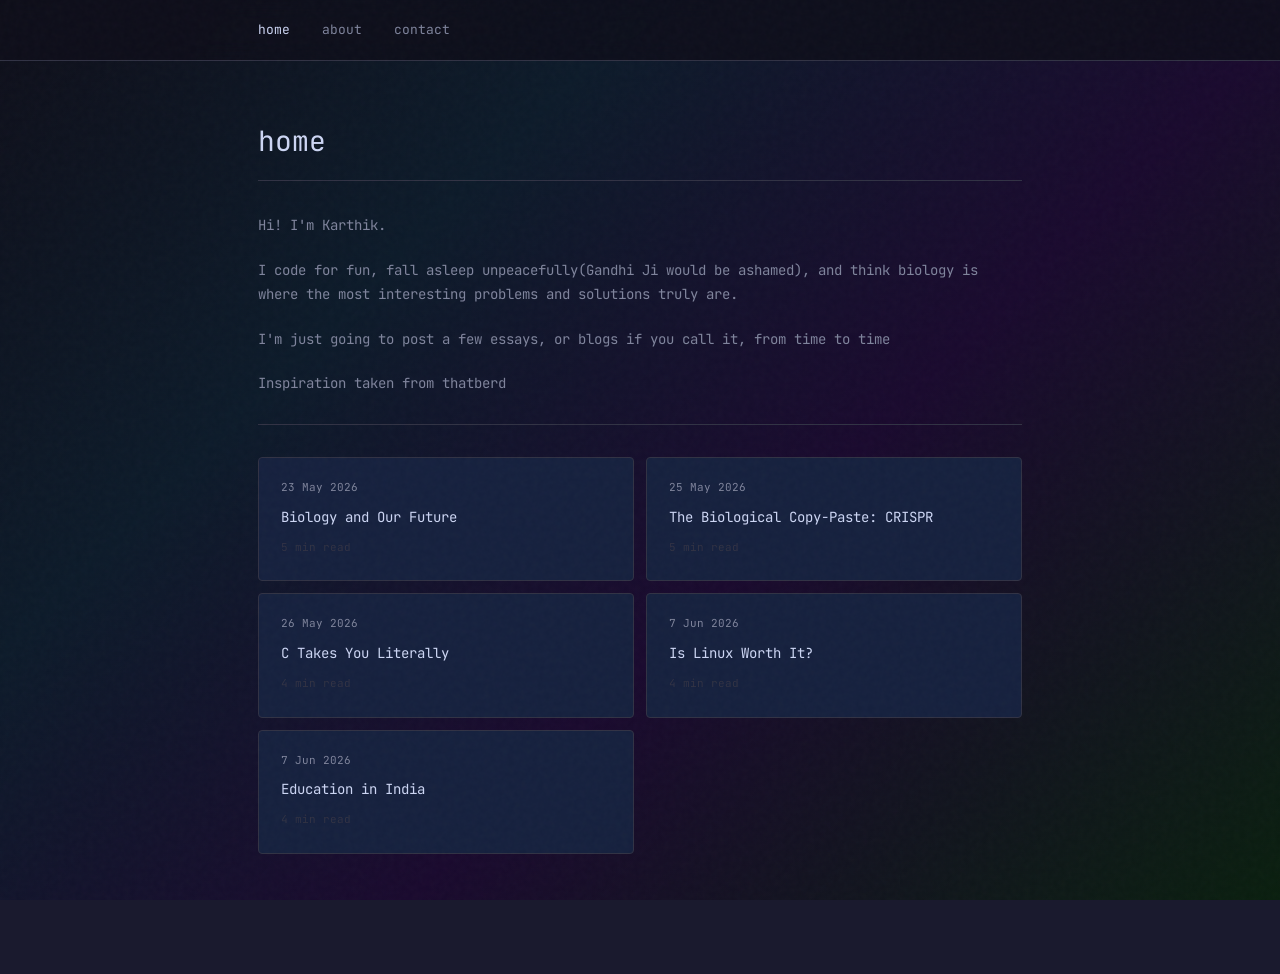
==== commit 7d75e117: "v62" ====
--- a/index.html
+++ b/index.html
@@ -4,7 +4,7 @@
   <meta charset="UTF-8" />
   <meta name="viewport" content="width=device-width, initial-scale=1.0" />
   <meta name="description" content="Karthik's personal site — essays on biology, CS, and whatever else." />
-  <title>home · karthik</title>
+  <title>karthik-v62</title>
   <link rel="preconnect" href="https://fonts.googleapis.com" />
   <link rel="preconnect" href="https://fonts.gstatic.com" crossorigin />
   <link rel="icon" type="image/svg+xml" href="favicon.svg" />
@@ -141,6 +141,31 @@
 The literalness of C is also why I , and a number more people, like it.`
       },
       {
+        num: 5,
+        title: "Is Linux Worth It?",
+        date: "7 Jun 2026",
+        read: "4 min",
+        body: `Is Linux worth it?
+
+Again, I might be a bit of a biased source on this, as I daily-drive Fedora, but I still think Fedora is very worth it for someone with a little Digital Literacy (Which is rare in the modern era).
+
+Not just Fedora, though – Fedora (Or any distro not like Arch or Gentoo) should be a starting point to Linux. The real ease of Linux came to me with Hyprland. It's not like I use my own custom Hyprland Configuration either. I just use end4 hyprland because it actually is pretty good.
+
+The main advantage of plain linux, according to most people, is the security, the performance, and the customizability. Out of these, I can verify that I have not needed an Antivirus, that my performance is pretty good, and most of all, that Linux is really customizable. You can change any part of Linux to suit your needs, and that's one of the best parts.
+
+Now, I had a pretty good deal, because Fedora Linux with end4 hyprland feels like it was made for me. The only things I really changed were some of the keybinds.
+
+The real change in experience isn't the big black scary Terminal, because if you can, you should just copy-paste some commands to make it look better. After a while the terminal becomes kinda fun to use. A real change is that the protection barrier basically becomes nothing. In Windows, when you can't even delete fucking Edge, it's not really a good look at doing anything slightly maybe dangerous. On Linux, you can delete your entire fucking Operating System. The Entire Operating System. And it lets you do that.
+
+A big change is that pretty much all the apps are different. MS Paint becomes Krita, Photoshop becomes GIMP, Task Manager becomes btop. Notepad becomes a hundred options, and I still prefer Nano. Some things stay the same, some things get straight up replaced. Discord becomes Vesktop, Spotify gets Spicetify. These do exist on Windows too, but I have never seen a Windows guy actually using them. That's the thing about Linux: it attracts people who bother to customise, so the tools built for it reflect that.
+
+The real reason a person should use Linux is to actually understand how your computer works. Linux is really effective in that using it will make you understand your system. I went into Linux not knowing a single thing about my system, and now, well, I won't claim to know everything, but I certainly know a lot more.
+
+If you still want to remain on Windows, that's fine. No one you know will be disappointed.
+
+But we will be.`
+      },
+      {
         num: 4,
         title: "Education in India",
         date: "7 Jun 2026",
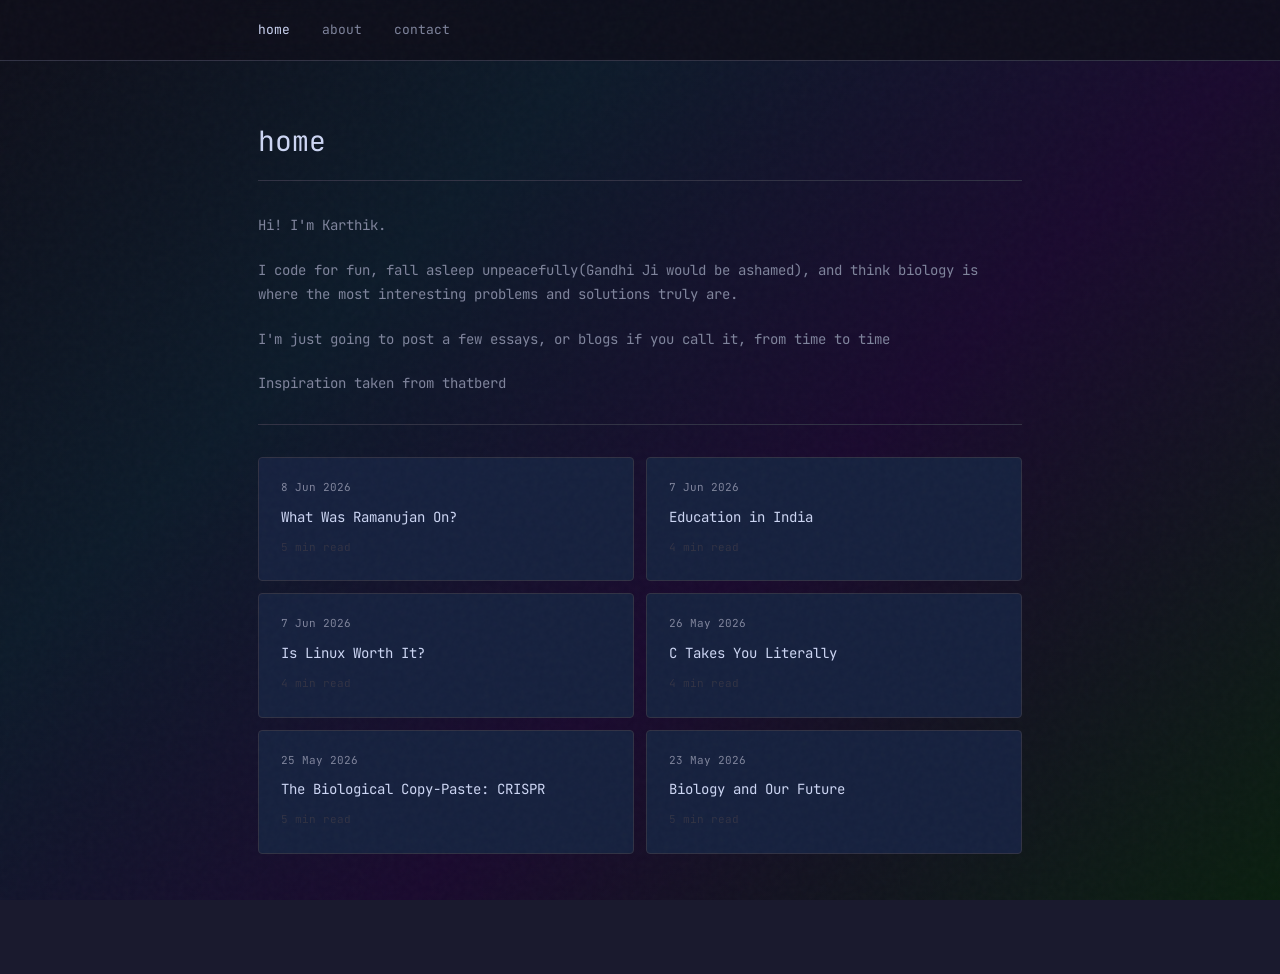
==== commit 703285e1: "v63" ====
--- a/index.html
+++ b/index.html
@@ -4,7 +4,7 @@
   <meta charset="UTF-8" />
   <meta name="viewport" content="width=device-width, initial-scale=1.0" />
   <meta name="description" content="Karthik's personal site — essays on biology, CS, and whatever else." />
-  <title>karthik-v62</title>
+  <title>karthik-v63</title>
   <link rel="preconnect" href="https://fonts.googleapis.com" />
   <link rel="preconnect" href="https://fonts.gstatic.com" crossorigin />
   <link rel="icon" type="image/svg+xml" href="favicon.svg" />
@@ -190,8 +190,34 @@
 
 A country of 1.5 billion can't keep racing toward the same two doors, when there are hundreds. Most of them who want to won't get through, and the ones who do get through aren't always those who wanted to.`
       },
+      {
+        num: 6,
+        title: "What Was Ramanujan On?",
+        date: "8 Jun 2026",
+        read: "5 min",
+        body: `What was Ramanujan on?
+
+No offense to the guy, of course, man was a genius.
+
+But where did he get such random constant numbers in his theorems from? I mean, I don't think I've seen another famous mathematician who gave such a precise formula for the digits of Pi that an adaptation of it is still used today. But where did he get 9801, 1103 + 26390n, 396 to the power 4n? They probably do have some reason (otherwise how would the formula work?), but it just feels so random and arbitrary to keep such weird constant numbers and then get such a good result (8 digits of pi for each increasing value of n).
+
+It took mathematicians over 80 years to fully figure out his theorems. That's how far ahead he was, 80 years. No one still knows how he got those theorems either. He was convinced it was his family deity, Namagiri, who gave him equations which he noted down. Most mathematicians and historians don't really think too much of that idea, but it could very well just be his subconsciousness solving equations and problems in the form of Namagiri. Things like that happen and are verified by Science.
+
+He also was basically a genius in continued fractions, elliptical integrals, and modular functions, which basically let him figure out relationships between different structures, which other mathematicians took decades and advanced machinery to figure out.
+
+He didn't even have any true formal education. He learned from A Synopsis of Elementary Results in Pure and Applied Mathematics, by George Carr, which itself was outdated.
+
+He also might have had a serious shame issue. The story goes that when he was a kid, he worked out a result and then found out that it had been discovered a long time back. He then burned his notes on the result due to the shame of the situation. I still can't really understand what was so shameful about it. Sure, you might have accidentally just rediscovered something, but that doesn't mean it's something to be ashamed of to be replicating the work of genius mathematicians.
+
+After he went to London, G.H. Hardy, another renowned mathematician with whom most of his best work happened, tried to make him give proofs that his equations worked. Ramanujan didn't have any proofs of the sort, and just tried to convince Hardy that they worked, because he believed they worked and they, in fact, most of the time did work. This also put a lot of headache on Hardy, because to publish the equations, he also needed the proof, when there was no proof in sight and the only man who could give it also believed that his equations came from his family deity. Many mathematicians took it upon themselves to figure out the proofs, which did take a lot of time and many dead mathematicians.
+
+His love for mathematics didn't really extend to his health, and he died most probably of tuberculosis at the age of 32, which is an actual shame, because who knows what he could have discovered.
+
+Another thing that is clear is that whatever Ramanujan was on, it quite probably was in very limited supply.`
+      },
     ];
 
+    const DISPLAY = [...ESSAYS].reverse();
     let cur = 0;
     const backdrop = document.getElementById('modal');
 
@@ -206,16 +232,16 @@
       document.body.style.overflow = '';
     }
     function render() {
-      const e = ESSAYS[cur];
+      const e = DISPLAY[cur];
       document.getElementById('modal-date').textContent  = e.date + ' · ' + e.read + ' read';
       document.getElementById('modal-title').textContent = e.title;
       document.getElementById('modal-body').innerHTML    = e.body.split('\n\n').map(p => `<p>${p.trim()}</p>`).join('');
       backdrop.scrollTop = 0;
       document.getElementById('nav-prev').className = cur === 0 ? 'dimmed' : '';
-      document.getElementById('nav-next').className = cur === ESSAYS.length - 1 ? 'dimmed' : '';
+      document.getElementById('nav-next').className = cur === DISPLAY.length - 1 ? 'dimmed' : '';
     }
     function prev() { if (cur > 0) { cur--; render(); } }
-    function next() { if (cur < ESSAYS.length - 1) { cur++; render(); } }
+    function next() { if (cur < DISPLAY.length - 1) { cur++; render(); } }
 
     document.getElementById('nav-prev').addEventListener('click', prev);
     document.getElementById('nav-next').addEventListener('click', next);
@@ -229,7 +255,7 @@
     });
 
     const grid = document.getElementById('essay-grid');
-    ESSAYS.forEach((e, i) => {
+    DISPLAY.forEach((e, i) => {
       const card = document.createElement('div');
       card.className = 'card';
       card.innerHTML = `<div class="card-date">${e.date}</div><div class="card-title">${e.title}</div><div class="card-read">${e.read} read</div>`;
